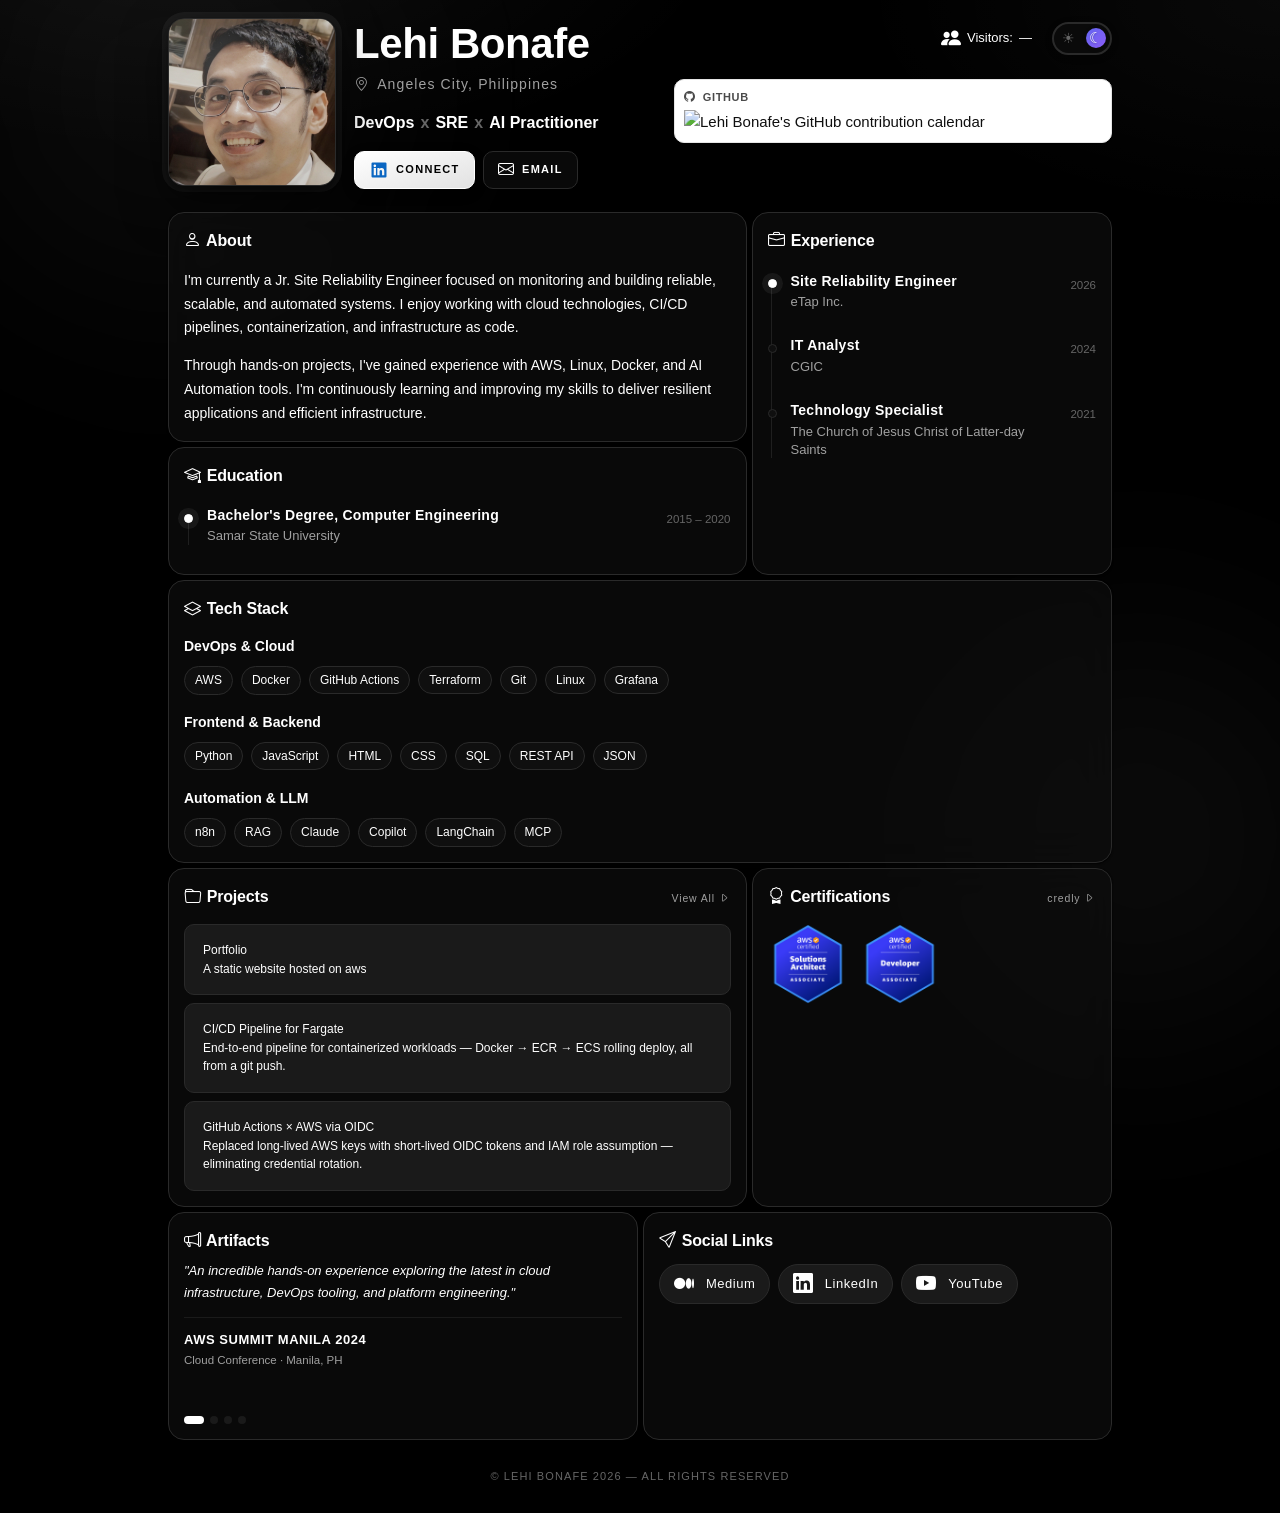
==== index.html @ deabb7f4 "add github contribution calendar" ====
<!doctype html>
<html lang="en" data-theme="dark">
    <head>
        <meta charset="UTF-8" />
        <meta name="viewport" content="width=device-width, initial-scale=1.0" />
        <meta
            name="description"
            content="Lehi Bonafe — Cloud & DevOps Engineer building resilient, scalable, automated systems on AWS."
        />
        <title>Lehi Bonafe</title>
        <script>
            try {
                var t = localStorage.getItem("theme");
                if (t) document.documentElement.setAttribute("data-theme", t);
            } catch (e) {}
        </script>

        <link rel="preconnect" href="https://fonts.googleapis.com">
<link rel="preconnect" href="https://fonts.gstatic.com" crossorigin>
<link href="https://fonts.googleapis.com/css2?family=Google+Sans+Flex:opsz,wght@6..144,1..1000&display=swap" rel="stylesheet">
        <link
            rel="stylesheet"
            href="https://cdn.jsdelivr.net/npm/bootstrap-icons@1.13.1/font/bootstrap-icons.min.css"
        />
        <link rel="stylesheet" href="style.css" />
    </head>
    <body>
        <!-- ===== NAV REMOVED — theme toggle moved to hero ===== -->

        <!-- ===== HERO ===== -->
        <section class="hero">
            <div class="container">
                <div class="hero-row">
                    <div class="avatar">
                        <img src="./images/avatar.jpg" alt="Lehi Bonafe" />
                    </div>

                    <div class="hero-info">
                        <div class="hero-info-top">
                            <div class="hero-info-text">
                                <h1 class="name">Lehi Bonafe</h1>
                                <div class="location">
                                    
                                    <i class="bi bi-geo-alt"></i>
                                    Angeles City,
                                    Philippines
                                </div>
                                <div class="role">
                                    DevOps<span class="sep">x</span>SRE<span class="sep">x</span>AI Practitioner
                                </div>
                            </div>

                        </div>

                        <div class="hero-ctas">
                            <a
                                href="https://www.linkedin.com/in/lehi-bonafe/"
                                target="_blank"
                                rel="noopener"
                                class="btn btn-primary"
                            >
                                <img
                                    src="./images/linkedin-svgrepo-com.svg"
                                    alt=""
                                />Connect
                            </a>
                            <a
                                href="mailto:lehivelardebonafe@gmail.com"
                                class="btn"
                            >
                                <i class="bi bi-envelope"></i> Email
                            </a>
                        </div>
                    </div>

                    <div class="hero-side">
                        <div class="hero-controls">
                            <div class="visitor-counter" aria-label="Visitor count">
                                <i class="bi bi-people-fill" aria-hidden="true"></i>
                                <span>Visitors:</span>
                                <span id="visitor-count">0</span>
                            </div>

                            <div
                                class="theme-toggle"
                                role="group"
                                aria-label="Theme"
                            >
                                <button
                                    type="button"
                                    data-theme-btn="light"
                                    title="Light theme"
                                >
                                    ☀
                                </button>
                                <button
                                    type="button"
                                    data-theme-btn="dark"
                                    class="active"
                                    title="Dark theme"
                                >
                                    ☾
                                </button>
                            </div>
                        </div>

                        <aside class="hero-github" aria-label="GitHub activity">
                            <a
                                class="contribution-calendar"
                                href="https://github.com/lehibonafe"
                                target="_blank"
                                rel="noopener"
                                aria-label="View Lehi Bonafe's GitHub contribution activity"
                            >
                                <span class="contribution-title">
                                    <i class="bi bi-github" aria-hidden="true"></i>
                                    GitHub
                                </span>
                                <img
                                    src="https://ghchart.rshah.org/39d353/lehibonafe"
                                    alt="Lehi Bonafe's GitHub contribution calendar"
                                    loading="eager"
                                />
                            </a>
                        </aside>
                    </div>
                </div>
            </div>
        </section>

        <!-- ===== GRID SECTIONS ===== -->
        <div class="container">
            <div class="page-grid">
                <section id="about" class="about-section reveal">
                    <div class="section-heading">
                        <h2><i class="bi bi-person"></i> About</h2>
                    </div>
                    <div class="about-text">
                        <p>
                            I'm currently a Jr. Site Reliability Engineer
                            focused on monitoring and building reliable,
                            scalable, and automated systems. I enjoy working
                            with cloud technologies, CI/CD pipelines,
                            containerization, and infrastructure as code.
                        </p>
                        <p>
                            Through hands-on projects, I've gained
                            experience with AWS, Linux, Docker, and
                            AI Automation tools. I'm continuously learning and
                            improving my skills to deliver resilient
                            applications and efficient infrastructure.
                        </p>
                    </div>
                </section>

                <section id="education" class="about-section reveal">
                    <div class="section-heading">
                        <h2><i class="bi bi-mortarboard"></i> Education</h2>
                    </div>
                    <ul class="timeline">
                        <li class="tl-row">
                            <div class="tl-marker"></div>
                            <div class="tl-content">
                                <div class="tl-text">
                                    <div class="tl-role">
                                        Bachelor's Degree, Computer Engineering
                                    </div>
                                    <div class="tl-org">
                                        Samar State University
                                    </div>
                                </div>
                                <div class="tl-year">2015 – 2020</div>
                            </div>
                        </li>
                    </ul>
                </section>

                <section id="experience" class="reveal">
                    <div class="section-heading">
                        <h2><i class="bi bi-briefcase"></i> Experience</h2>
                    </div>

                    <ul class="timeline">
                        <li class="tl-row">
                            <div class="tl-marker"></div>
                            <div class="tl-content">
                                <div class="tl-text">
                                    <div class="tl-role">
                                        Site Reliability Engineer
                                    </div>
                                    <div class="tl-org">eTap Inc.</div>
                                </div>
                                <div class="tl-year">2026</div>
                            </div>
                        </li>
                        <li class="tl-row">
                            <div class="tl-marker"></div>
                            <div class="tl-content">
                                <div class="tl-text">
                                    <div class="tl-role">IT Analyst</div>
                                    <div class="tl-org">CGIC</div>
                                </div>
                                <div class="tl-year">2024</div>
                            </div>
                        </li>
                         <li class="tl-row">
                            <div class="tl-marker"></div>
                            <div class="tl-content">
                                <div class="tl-text">
                                    <div class="tl-role">Technology Specialist</div>
                                    <div class="tl-org">The Church of Jesus Christ of Latter-day Saints</div>
                                </div>
                                <div class="tl-year">2021</div>
                            </div>
                        </li>
                        
                    </ul>
                </section>

                <section id="stack" class="stack-section reveal">
                    <div class="section-heading">
                        <h2><i class="bi bi-layers"></i> Tech Stack</h2>
                    </div>

                    <div class="stack-group">
                        <h3>DevOps & Cloud</h3>
                        <div class="stack-tags">
                            <span>AWS</span><span>Docker</span
                            ><span>GitHub Actions</span
                            ><span>Terraform</span><span>Git</span
                            ><span>Linux</span><span>Grafana</span>
                        </div>
                    </div>

                    <div class="stack-group">
                        <h3>Frontend & Backend</h3>
                        <div class="stack-tags">
                            <span>Python</span>
                            <span>JavaScript</span>
                            <span>HTML</span>
                            <span>CSS</span>
                            <span>SQL</span>
                            <span>REST API</span>
                            <span>JSON</span>
                        </div>
                    </div>

                    <div class="stack-group">
                        <h3>Automation & LLM</h3>
                        <div class="stack-tags">
                            <span>n8n</span>
                            <span>RAG</span>
                            <span>Claude</span>
                            <span>Copilot</span>
                            <span>LangChain</span>
                            <span>MCP</span>
                        </div>
                    </div>

                </section>

                <section id="projects" class="projects-section reveal">
                            <div class="section-heading">
                                <h2><i class="bi bi-folder"></i> Projects</h2>
                                <a
                                    href="https://github.com/lehibonafe"
                                    target="_blank"
                                    rel="noopener"
                                    class="view-all"
                                    >View All <i class="bi bi-caret-right"></i></a
                                >
                            </div>
                            <div class="projects-grid">
                                <a
                                    href="projects/s3-static-website.html"
                                    class="project-card"
                                >
                                    <h3 class="project-name">
                                        Portfolio
                                    </h3>
                                    <p class="project-desc">
                                        A static website hosted on aws
                                    </p>
                                </a>

                                <a
                                    href="projects/cicd-fargate.html"
                                    class="project-card"
                                >
                                    <h3 class="project-name">
                                        CI/CD Pipeline for Fargate
                                    </h3>
                                    <p class="project-desc">
                                        End-to-end pipeline for containerized
                                        workloads — Docker → ECR → ECS rolling
                                        deploy, all from a git push.
                                    </p>
                                </a>

                                <a
                                    href="projects/github-actions-oidc.html"
                                    class="project-card"
                                >
                                    <h3 class="project-name">
                                        GitHub Actions × AWS via OIDC
                                    </h3>
                                    <p class="project-desc">
                                        Replaced long-lived AWS keys with
                                        short-lived OIDC tokens and IAM role
                                        assumption — eliminating credential
                                        rotation.
                                    </p>
                                </a>
                            </div>
                        </section>

                        <section id="certs-logos" class="reveal">
                            <div class="section-heading">
                                <h2><i class="bi bi-award"></i> Certifications</h2>
                                <a
                                    href="https://www.credly.com/users/lehi-bonafe"
                                    target="_blank"
                                    rel="noopener"
                                    class="view-all"
                                    >credly <i class="bi bi-caret-right"></i></a
                                >
                            </div>

                            <div class="cert-logos">
                                <a
                                    href="https://www.credly.com/badges/afa42e10-0896-4556-8690-b2b6e2a087c6/public_url"
                                    target="_blank"
                                    rel="noopener"
                                    class="cert-logo"
                                    title="AWS Solutions Architect — Associate"
                                >
                                    <img
                                        src="./images/aws-solarc.png"
                                        alt="AWS Solutions Architect Associate"
                                    />
                                </a>

                                <a
                                    href="https://www.credly.com/badges/bb32d38b-605e-4065-bf42-3457ad77d2e8/public_url"
                                    target="_blank"
                                    rel="noopener"
                                    class="cert-logo"
                                    title="AWS Developer — Associate"
                                >
                                    <img
                                        src="./images/aws-developer.png"
                                        alt="AWS Developer Associate"
                                    />
                                </a>
                            </div>
                        </section>
                        <div class="artifacts-row">
                        <section id="events" class="reveal">
                            <div class="section-heading">
                                <h2><i class="bi bi-megaphone"></i>  Artifacts</h2>
                            </div>

                            <div class="events-slider">
                                <div class="events-slides">
                                    <div class="event-item active">
                                        <p class="event-quote">
                                            "An incredible hands-on experience
                                            exploring the latest in cloud
                                            infrastructure, DevOps tooling, and
                                            platform engineering."
                                        </p>
                                        <hr class="event-divider" />
                                        <div class="event-meta">
                                            <div class="event-name">
                                                AWS Summit Manila 2024
                                            </div>
                                            <div class="event-detail">
                                                Cloud Conference · Manila, PH
                                            </div>
                                        </div>
                                    </div>

                                    <div class="event-item">
                                        <p class="event-quote">
                                            "A deep dive into Kubernetes, GitOps,
                                            and container orchestration with
                                            practitioners from across Southeast
                                            Asia."
                                        </p>
                                        <hr class="event-divider" />
                                        <div class="event-meta">
                                            <div class="event-name">
                                                KubeCon SEA 2024
                                            </div>
                                            <div class="event-detail">
                                                Container Conference · Singapore
                                            </div>
                                        </div>
                                    </div>

                                    <div class="event-item">
                                        <p class="event-quote">
                                            "Workshops on Terraform, CI/CD
                                            pipelines, and infrastructure automation
                                            — practical sessions with real-world use
                                            cases."
                                        </p>
                                        <hr class="event-divider" />
                                        <div class="event-meta">
                                            <div class="event-name">
                                                HashiConf 2023
                                            </div>
                                            <div class="event-detail">
                                                Infrastructure Conference · Online
                                            </div>
                                        </div>
                                    </div>

                                    <div class="event-item">
                                        <p class="event-quote">
                                            "Engaging talks on observability, SRE
                                            practices, and building resilient
                                            systems at scale."
                                        </p>
                                        <hr class="event-divider" />
                                        <div class="event-meta">
                                            <div class="event-name">
                                                DevOps Days Manila 2023
                                            </div>
                                            <div class="event-detail">
                                                DevOps Meetup · Manila, PH
                                            </div>
                                        </div>
                                    </div>
                                </div>
                                <div
                                    class="events-dots"
                                    role="tablist"
                                    aria-label="Event slides"
                                ></div>
                            </div>
                        </section>

                        <!-- Social Links -->
                        <section id="published" class="reveal">
                            <div class="section-heading">
                                <h2><i class="bi bi-send"></i> Social Links</h2>
                            </div>

                            <div class="published-icons">
            
                                <a
                                    href="https://medium.com/@lehivelardebonafe"
                                    target="_blank"
                                    rel="noopener"
                                    class="published-icon"
                                    title="Medium"
                                >
                                    <i class="bi bi-medium" aria-hidden="true"></i>
                                    <span class="published-icon-label">Medium</span>
                                </a>
                                <a
                                    href="https://www.linkedin.com/in/lehi-bonafe/"
                                    target="_blank"
                                    rel="noopener"
                                    class="published-icon"
                                    title="LinkedIn"
                                >
                                    <i
                                        class="bi bi-linkedin"
                                        aria-hidden="true"
                                    ></i>
                                    <span class="published-icon-label">LinkedIn</span>
                                </a>
                                <a
                                    href="https://www.youtube.com/"
                                    target="_blank"
                                    rel="noopener"
                                    class="published-icon"
                                    title="YouTube"
                                >
                                    <i
                                        class="bi bi-youtube"
                                        aria-hidden="true"
                                    ></i>
                                    <span class="published-icon-label">YouTube</span>
                                </a>
                            </div>
                        </section>
                        </div>
            </div>
        </div>

        <!-- ===== FOOTER ===== -->
        <footer>
            <div class="container footer-inner">
                <div class="copy">© LEHI BONAFE 2026 — ALL RIGHTS RESERVED</div>
            </div>
        </footer>

        <script src="script.js"></script>
    </body>
</html>
---- style.css ----
/* ===== LIGHT THEME — inverted minimal ===== */
:root,
[data-theme="light"] {
    --bg: #ffffff;
    --bg-soft: #f5f5f5;
    --text: #0f0f0f;
    --text-soft: #4a4a4a;
    --text-muted: #8a8a8a;
    --border: #e5e5e5;
    --border-soft: #f0f0f0;
    --accent: #0f0f0f;
    --accent-soft: #f0f0f0;
    --card: rgba(250, 250, 250, 0.72);
    --card-hover: #f0f0f0;
    --avatar-grad: linear-gradient(135deg, #4a4a4a 0%, #0f0f0f 100%);
    --shadow:
        0 1px 2px rgba(15, 15, 15, 0.04), 0 1px 1px rgba(15, 15, 15, 0.03);
    --shadow-hover:
        0 20px 40px rgba(15, 15, 15, 0.1), 0 4px 10px rgba(15, 15, 15, 0.06);
    --glow: 0 0 0 6px rgba(15, 15, 15, 0.05);
    --bg-wash:
        radial-gradient(ellipse 70% 45% at 15% -8%, rgba(15, 15, 15, 0.05), transparent 60%),
        radial-gradient(ellipse 55% 40% at 100% 0%, rgba(15, 15, 15, 0.035), transparent 60%);
    --radius-lg: 16px;
    --radius-md: 10px;
    --radius-pill: 999px;
}

/* ===== DARK THEME — pure black palette ===== */
[data-theme="dark"] {
    --bg: #000000;
    --bg-soft: #0f0f0f;
    --text: #ffffff;
    --text-soft: #a0a0a0;
    --text-muted: #666666;
    --border: #1a1a1a;
    --border-soft: #0f0f0f;
    --accent: #ffffff;
    --accent-soft: #1a1a1a;
    --card: rgba(15, 15, 15, 0.6);
    --card-hover: #1a1a1a;
    --avatar-grad: linear-gradient(135deg, #2a2a2a 0%, #0f0f0f 100%);
    --shadow: 0 1px 2px rgba(0, 0, 0, 0.6), 0 1px 1px rgba(0, 0, 0, 0.4);
    --shadow-hover:
        0 20px 45px rgba(0, 0, 0, 0.55), 0 4px 12px rgba(0, 0, 0, 0.4);
    --glow: 0 0 0 6px rgba(255, 255, 255, 0.06);
    --bg-wash:
        radial-gradient(ellipse 70% 45% at 15% -8%, rgba(255, 255, 255, 0.05), transparent 60%),
        radial-gradient(ellipse 55% 40% at 100% 0%, rgba(255, 255, 255, 0.035), transparent 60%);
}

* {
    box-sizing: border-box;
    margin: 0;
    padding: 0;
}
html {
    scroll-behavior: smooth;
}
body {
    background: var(--bg-wash), var(--bg);
    background-attachment: fixed;
    color: var(--text);
    font-family: "Google Sans Flex", sans-serif;
    font-weight: 400;
    font-size: 15px;
    line-height: 1.55;
    -webkit-font-smoothing: antialiased;
    overflow-x: hidden;
    transition:
        background-color 0.25s ease,
        color 0.25s ease;
}
a {
    color: var(--text);
    text-decoration: none;
    transition: color 0.15s;
}
a:hover {
    color: var(--accent);
}
img {
    display: block;
    max-width: 100%;
}
button {
    font: inherit;
    cursor: pointer;
    border: none;
    background: none;
}

/* Slow-drifting ambient glow — adds life behind the glass cards */
body::before,
body::after {
    content: "";
    position: fixed;
    width: 55vw;
    height: 55vw;
    max-width: 640px;
    max-height: 640px;
    border-radius: 50%;
    background: radial-gradient(circle, rgba(15, 15, 15, 0.05), transparent 70%);
    filter: blur(70px);
    pointer-events: none;
    z-index: 0;
    will-change: transform;
}
body::before {
    top: -18vw;
    left: -12vw;
    animation: driftOne 26s ease-in-out infinite alternate;
}
body::after {
    bottom: -20vw;
    right: -14vw;
    animation: driftTwo 32s ease-in-out infinite alternate;
}
[data-theme="dark"] body::before,
[data-theme="dark"] body::after {
    background: radial-gradient(circle, rgba(255, 255, 255, 0.05), transparent 70%);
}
@keyframes driftOne {
    0% {
        transform: translate(0, 0) scale(1);
    }
    100% {
        transform: translate(6vw, 5vw) scale(1.15);
    }
}
@keyframes driftTwo {
    0% {
        transform: translate(0, 0) scale(1);
    }
    100% {
        transform: translate(-5vw, -4vw) scale(1.1);
    }
}
@media (prefers-reduced-motion: reduce) {
    body::before,
    body::after {
        animation: none;
    }
}

.container {
    max-width: 1000px;
    margin: 0 auto;
    padding: 0 28px;
    position: relative;
    z-index: 2;
}

/* ===== NAV (theme toggle only) ===== */
.nav {
    padding: 20px 0 0;
}
.nav-inner {
    display: flex;
    align-items: center;
    justify-content: flex-end;
}
.theme-toggle {
    display: inline-flex;
    align-items: center;
    background: var(--card);
    backdrop-filter: blur(20px);
    -webkit-backdrop-filter: blur(20px);
    border: 2px solid var(--border);
    border-radius: var(--radius-pill);
    padding: 2px;
    gap: 2px;
    position: relative;
    overflow: hidden;
    box-shadow: 0 2px 8px rgba(0, 0, 0, 0.1);
    transition: all 0.3s cubic-bezier(0.4, 0, 0.2, 1);
}

.theme-toggle::before {
    content: '';
    position: absolute;
    top: 4px;
    left: 4px;
    width: 20px;
    height: 20px;
    background: linear-gradient(135deg, var(--accent), var(--accent));
    border-radius: 50%;
    transition: all 0.3s cubic-bezier(0.4, 0, 0.2, 1);
    box-shadow: 0 1px 4px rgba(0, 0, 0, 0.2);
    z-index: 1;
}

[data-theme="light"] .theme-toggle::before {
    transform: translateX(0);
    background: linear-gradient(135deg, #fbbf24, #f59e0b);
}

[data-theme="dark"] .theme-toggle::before {
    transform: translateX(28px);
    background: linear-gradient(135deg, #6366f1, #8b5cf6);
}

.theme-toggle button {
    width: 25px;
    height: 25px;
    background: transparent;
    border: none;
    border-radius: 50%;
    cursor: pointer;
    color: var(--text-muted);
    display: flex;
    align-items: center;
    justify-content: center;
    font-size: 14px;
    transition: all 0.3s cubic-bezier(0.4, 0, 0.2, 1);
    position: relative;
    z-index: 2;
}

.theme-toggle button.active {
    color: white;
    text-shadow: 0 1px 2px rgba(0, 0, 0, 0.3);
    transform: scale(1.05);
}

.theme-toggle button:hover:not(.active) {
    color: var(--accent);
    transform: scale(1.02);
}

.theme-toggle button:active {
    transform: scale(0.98);
}

/* Enhanced icons with rotation animation */
.theme-toggle button[data-theme-btn="light"] {
    transition: all 0.3s ease, transform 0.3s ease;
}

.theme-toggle button[data-theme-btn="dark"] {
    transition: all 0.3s ease, transform 0.3s ease;
}

[data-theme="light"] .theme-toggle button[data-theme-btn="light"] {
    animation: sunRotate 15s linear infinite;
}

[data-theme="dark"] .theme-toggle button[data-theme-btn="dark"] {
    animation: moonGlow 2s ease-in-out infinite alternate;
}

@keyframes sunRotate {
    0% { transform: rotate(0deg) scale(1.05); }
    100% { transform: rotate(360deg) scale(1.05); }
}

@keyframes moonGlow {
    0% { 
        transform: scale(1.05);
        text-shadow: 0 1px 2px rgba(0, 0, 0, 0.3);
    }
    100% { 
        transform: scale(1.05);
        text-shadow: 0 1px 2px rgba(0, 0, 0, 0.3), 0 0 6px rgba(255, 255, 255, 0.2);
    }
}

/* ===== HERO ===== */
.hero {
    padding: 18px 0 19px;
}
.hero-row {
    display: grid;
    grid-template-columns: 168px minmax(250px, 1fr) minmax(330px, 1.45fr);
    gap: 18px;
    align-items: flex-start;
}
.avatar {
    width: 168px;
    aspect-ratio: 1;
    background: var(--avatar-grad);
    display: flex;
    align-items: center;
    justify-content: center;
    color: white;
    font-family: "Google Sans Flex", sans-serif;
    font-weight: 700;
    font-size: 54px;
    letter-spacing: 0.04em;
    border: 1px solid var(--border);
    border-radius: var(--radius-lg);
    overflow: hidden;
    position: relative;
    box-shadow: var(--shadow-hover), var(--glow);
    transition:
        border-color 0.25s,
        background 0.25s,
        box-shadow 0.4s ease,
        transform 0.4s cubic-bezier(0.4, 0, 0.2, 1);
}
.avatar:hover {
    transform: translateY(-2px) scale(1.02);
}
[data-theme="dark"] .avatar {
    border-color: #2a2a2a;
}
.avatar::after {
    content: "";
    position: absolute;
    inset: 0;
    background: radial-gradient(
        circle at 30% 30%,
        rgba(255, 255, 255, 0.25),
        transparent 65%
    );
}
.hero-info {
    padding: 4px 0px;
    min-width: 0;
    display: flex;
    flex-direction: column;
    justify-content: flex-start;
}
.hero-info-top {
    display: flex;
    align-items: flex-start;
    justify-content: space-between;
    gap: 16px;
    margin-bottom: 14px;
}
.hero-side {
    min-width: 0;
}
.hero-github {
    min-width: 0;
}
.hero-controls {
    min-height: 36px;
    display: flex;
    align-items: center;
    justify-content: flex-end;
    gap: 12px;
    margin-bottom: 20px;
}
.contribution-calendar {
    display: block;
    min-width: 0;
    padding: 9px;
    overflow-x: auto;
    overflow-y: hidden;
    color: #0f0f0f;
    background: #ffffff;
    border: 1px solid #e5e5e5;
    border-radius: var(--radius-md);
    box-shadow: 0 1px 2px rgba(15, 15, 15, 0.06);
    transition: transform 0.3s ease, border-color 0.3s ease, box-shadow 0.3s ease;
}

.contribution-title {
    display: flex;
    align-items: center;
    gap: 7px;
    margin-bottom: 4px;
    color: #4a4a4a;
    font-size: 11px;
    font-weight: 700;
    letter-spacing: 0.06em;
    text-transform: uppercase;
}
.contribution-calendar img {
    width: 100%;
    height: auto;
}
.hero-info-text {
    flex: 1;
    min-width: 0;
}
.hero-info-left {
    flex: 1;
    min-width: 0;
}
h1.name {
    font-family: "Google Sans Flex", sans-serif;
    font-size: 42px;
    font-weight: 800;
    letter-spacing: -0.01em;
    line-height: 1.05;
    margin-bottom: 8px;
    color: var(--text);
}
h1.name em {
    font-style: normal;
    font-weight: 300;
    color: var(--text-soft);
    letter-spacing: 0.04em;
}
.location {
    color: var(--text-soft);
    font-size: 14px;
    margin-bottom: 4px;
    display: flex;
    align-items: center;
    gap: 8px;
    font-family: "Google Sans Flex", sans-serif;
    letter-spacing: 0.08em;
}
.role {
    font-size: 16px;
    margin-top: 15px;
    font-weight: 600;
}
.role .sep {
    color: var(--text-muted);
    margin: 0 6px;
}

.hero-ctas {
    display: flex;
    flex-wrap: wrap;
    gap: 8px;
    margin-top: 1px;
}
.hero-ctas img {
    width: 20px;
}
.hero-ctas .bi {
    font-size: 16px;
}
.visitor-counter {
    display: flex;
    align-items: center;
    gap: 6px;
    font-size: 13px;
    color: var(--text);
    padding: 5px 8px;
    border-radius: 8px;
    transition: all 0.3s ease;
    cursor: pointer;
}



.visitor-counter i {
    font-size: 20px;
    color: var(--accent);
    transition: transform 0.3s ease;
}

@keyframes pulse {
    0%, 100% { transform: scale(1.1); }
    50% { transform: scale(1.2); }
}
.btn-primary img {
    filter: brightness(0) invert(1);
}
.btn {
    display: inline-flex;
    align-items: center;
    gap: 7px;
    padding: 6px 14px;
    font-size: 11px;
    font-weight: 700;
    text-transform: uppercase;
    letter-spacing: 0.12em;
    transition: all 0.3s cubic-bezier(0.4, 0, 0.2, 1);
    border: 1px solid var(--border);
    border-radius: 10px;
    background: var(--card);
    backdrop-filter: blur(20px);
    -webkit-backdrop-filter: blur(20px);
    color: var(--text);
    position: relative;
    overflow: hidden;
}

.btn::before {
    content: '';
    position: absolute;
    top: 0;
    left: -100%;
    width: 100%;
    height: 100%;
    background: linear-gradient(90deg, transparent, rgba(255, 255, 255, 0.2), transparent);
    transition: left 0.5s ease;
}

.btn:hover::before {
    left: 100%;
}

.btn:hover {
    transform: translateY(-3px) scale(1.02);
    border-color: var(--accent);
    color: var(--accent);
    box-shadow: 0 10px 25px rgba(0, 0, 0, 0.15);
}

.btn:hover .ico {
    transform: scale(1.2) rotate(5deg);
    transition: transform 0.3s ease;
}

.btn:active {
    transform: translateY(-1px) scale(0.98);
    transition: transform 0.1s ease;
}
[data-theme="dark"] .btn {
    border-color: #2a2a2a;
}
.btn .ico {
    font-size: 13px;
    opacity: 0.75;
}
.btn-primary {
    background: linear-gradient(160deg, var(--text) 0%, var(--text-soft) 160%);
    color: var(--bg);
    border-color: var(--text);
    box-shadow: 0 4px 15px rgba(0, 0, 0, 0.1);
}

.btn-primary::before {
    background: linear-gradient(90deg, transparent, rgba(255, 255, 255, 0.3), transparent);
}

.btn-primary:hover {
    color: var(--bg);
    transform: translateY(-4px) scale(1.05);
    box-shadow: 0 15px 35px rgba(0, 0, 0, 0.2);
    border-color: var(--text);
}

.btn-primary:active {
    transform: translateY(-2px) scale(1.02);
}
.btn-primary .ico {
    opacity: 1;
}

/* ===== PAGE GRID ===== */
.page-grid {
    display: grid;
    grid-template-columns: 2fr 1.5fr 2.2fr;
    grid-template-rows: repeat(5, auto);
    gap: 5px 5px;
    grid-auto-flow: row;
    align-items: start;
    grid-template-areas:
        "about about experience"
        "education education experience"
        "tech-stack tech-stack tech-stack"
        "projects projects certs"
        "footer-row footer-row footer-row";
}

.artifacts-row {
    grid-area: footer-row;
    display: grid;
    grid-template-columns: 1fr 1fr;
    gap: 5px;
}

#about { grid-area: about; }
#education { grid-area: education; }
#experience { grid-area: experience; align-self: stretch; }
#stack { grid-area: tech-stack; }
#projects { grid-area: projects; align-self: stretch; }
#certs-logos { grid-area: certs; align-self: stretch; }
#events { align-self: stretch; }
#published { align-self: stretch; }

/* Section heading */
.section-heading {
    display: flex;
    align-items: baseline;
    justify-content: space-between;
    margin-bottom: 14px;
    padding-bottom: 0;
}
.section-heading h2 {
    font-size: 16px;
    font-weight: 800;
    letter-spacing: -0.01em;
    color: var(--text);
}
.section-heading h2 .bi {
    margin-right: 1.5px;
    font-size: 17px;
}
.view-all {
    display: inline-block;
    font-size: 10.5px;
    font-weight: 500;
    color: var(--text-soft);
    font-family: "Google Sans Flex", sans-serif;
    transition: all 0.3s cubic-bezier(0.4, 0, 0.2, 1);
    letter-spacing: 0.08em;
}
.view-all:hover {
    color: var(--accent);
}
[data-theme="light"] .view-all:hover {
    transform: translateY(-3px) scale(1.02);
    text-shadow: 0 10px 25px rgba(0, 0, 0, 0.15);
}

/* About */
.about-section {
    background: var(--card);
    backdrop-filter: blur(20px);
    -webkit-backdrop-filter: blur(20px);
    padding: 15px;
    border: 1px solid var(--border);
    border-radius: var(--radius-lg);
    box-shadow: var(--shadow);
    transition:
        transform 0.3s cubic-bezier(0.4, 0, 0.2, 1),
        box-shadow 0.3s cubic-bezier(0.4, 0, 0.2, 1),
        border-color 0.3s ease;
}
.about-section:hover {
    transform: translateY(-3px);
    box-shadow: var(--shadow-hover);
}
.about-text p {
    font-size: 14px;
    line-height: 1.7;
    margin-bottom: 14px;
    font-weight: 300;
}
.about-text p:last-child {
    margin-bottom: 0;
}
.about-text strong {
    color: var(--text);
    font-weight: 600;
}
.about-text em {
    font-style: normal;
    color: var(--text);
    font-weight: 600;
    border-bottom: 1px solid var(--accent);
    padding-bottom: 1px;
}

/* Stack */
.stack-section {
    background: var(--card);
    backdrop-filter: blur(20px);
    -webkit-backdrop-filter: blur(20px);
    padding: 15px;
    border: 1px solid var(--border);
    border-radius: var(--radius-lg);
    box-shadow: var(--shadow);
    transition:
        transform 0.3s cubic-bezier(0.4, 0, 0.2, 1),
        box-shadow 0.3s cubic-bezier(0.4, 0, 0.2, 1),
        border-color 0.3s ease;
}
.stack-section:hover {
    transform: translateY(-3px);
    box-shadow: var(--shadow-hover);
}
.stack-group {
    margin-bottom: 18px;
}
.stack-group:last-child {
    margin-bottom: 0;
}
.stack-group h3 {
    font-size: 14px;
    margin-bottom: 8px;
    font-weight: 600;
}
.stack-tags {
    display: flex;
    flex-wrap: wrap;
    gap: 8px;
}
.stack-tags span {
    font-size: 12px;
    color: var(--text);
    padding: 4px 10px;
    background: var(--bg-soft);
    border: 1px solid var(--border);
    transition: all 0.2s cubic-bezier(0.4, 0, 0.2, 1);
    font-weight: 500;
    border-radius: var(--radius-pill);
}
.stack-tags span:hover {
    border-color: var(--accent);
    color: var(--accent);
    background: var(--accent-soft);
    transform: translateY(-2px);
    box-shadow: var(--shadow);
}

/* ===== RIGHT COLUMN ===== */

/* Experience */
#experience {
    background: var(--card);
    backdrop-filter: blur(20px);
    -webkit-backdrop-filter: blur(20px);
    padding: 15px;
    border: 1px solid var(--border);
    border-radius: var(--radius-lg);
    box-shadow: var(--shadow);
    transition:
        transform 0.3s cubic-bezier(0.4, 0, 0.2, 1),
        box-shadow 0.3s cubic-bezier(0.4, 0, 0.2, 1),
        border-color 0.3s ease;
}
#experience:hover {
    transform: translateY(-3px);
    box-shadow: var(--shadow-hover);
}

.timeline {
    list-style: none;
    padding: 0;
    margin: 0;
    position: relative;
}
.timeline::before {
    content: "";
    position: absolute;
    left: 3.5px;
    top: 14px;
    bottom: 14px;
    width: 1px;
    background: var(--border);
}
.tl-row {
    display: flex;
    align-items: flex-start;
    gap: 14px;
    padding: 13px 0;
    position: relative;
}
.tl-row:first-child {
    padding-top: 4px;
}
.tl-row:last-child {
    border-bottom: none;
}
.tl-marker {
    width: 9px;
    height: 9px;
    border-radius: 50%;
    flex-shrink: 0;
    margin-top: 7px;
    background: var(--bg);
    border: 1.5px solid var(--border);
    position: relative;
    z-index: 1;
    transition: all 0.25s cubic-bezier(0.4, 0, 0.2, 1);
}
.tl-row:first-child .tl-marker {
    background: var(--accent);
    border-color: var(--accent);
    box-shadow: var(--glow);
}
.tl-row:hover .tl-marker {
    border-color: var(--accent);
    transform: scale(1.3);
}
.tl-content {
    flex: 1;
    min-width: 0;
    display: flex;
    align-items: flex-start;
    justify-content: space-between;
    gap: 12px;
}
.tl-text {
    flex: 1;
    min-width: 0;
}
.tl-role {
    font-size: 14px;
    font-weight: 600;
    color: var(--text);
    line-height: 1.25;
    margin-bottom: 3px;
    letter-spacing: 0.02em;
}
.tl-org {
    font-size: 13px;
    color: var(--text-soft);
    line-height: 1.4;
}
.tl-year {
    font-size: 11.5px;
    color: var(--text-muted);
    flex-shrink: 0;
    padding-top: 4px;
    font-family: "Google Sans Flex", sans-serif;
    font-weight: 500;
}

/* Certifications as logo badges */
#certs-logos {
    background: var(--card);
    backdrop-filter: blur(20px);
    -webkit-backdrop-filter: blur(20px);
    padding: 15px;
    border: 1px solid var(--border);
    border-radius: var(--radius-lg);
    box-shadow: var(--shadow);
    transition:
        transform 0.3s cubic-bezier(0.4, 0, 0.2, 1),
        box-shadow 0.3s cubic-bezier(0.4, 0, 0.2, 1);
}
#certs-logos:hover {
    transform: translateY(-3px);
    box-shadow: var(--shadow-hover);
}
.cert-logos {
    display: flex;
    flex-wrap: wrap;
    gap: 12px;
    align-items: center;
}
.cert-logo {
    display: block;
    transition: transform 0.25s cubic-bezier(0.4, 0, 0.2, 1);
}
.cert-logo:hover {
    transform: translateY(-3px) scale(1.04);
}
.cert-logo img {
    width: 80px;
    height: auto;
}

.full-section .section-heading {
    margin-bottom: 10px;
}

/* Projects */
.projects-section {
    background: var(--card);
    backdrop-filter: blur(20px);
    -webkit-backdrop-filter: blur(20px);
    padding: 15px;
    border: 1px solid var(--border);
    border-radius: var(--radius-lg);
    box-shadow: var(--shadow);
    transition:
        transform 0.3s cubic-bezier(0.4, 0, 0.2, 1),
        box-shadow 0.3s cubic-bezier(0.4, 0, 0.2, 1);
}
.projects-section:hover {
    transform: translateY(-3px);
    box-shadow: var(--shadow-hover);
}
.projects-grid {
    display: flex;
    flex-direction: column;
    gap: 8px;
}
.project-card {
    display: block;
    padding: 16px 18px;
    background: var(--bg);
    border: 1px solid transparent;
    border-radius: var(--radius-md);
    transition:
        transform 0.25s cubic-bezier(0.4, 0, 0.2, 1),
        border-color 0.25s ease,
        box-shadow 0.25s ease,
        color 0.2s ease;
}
.project-card:hover,
.project-card:focus-visible {
    color: var(--accent);
    border-color: var(--accent);
    transform: translateY(-3px);
    box-shadow: var(--shadow);
    outline: none;
}
.project-index {
    display: block;
    font-family: "Google Sans Flex", sans-serif;
    font-size: 11px;
    font-weight: 500;
    letter-spacing: 0.12em;
    color: var(--text-muted);
    margin-bottom: 12px;
}
.project-name {
    font-size: 12px;
    font-weight: 500;
    color: var(--text);
    transition: color 0.2s ease;
}
.project-card:hover .project-name,
.project-card:focus-visible .project-name {
    color: var(--accent);
}
.project-desc {
    font-size: 12px;
    font-weight: 300;
}
.project-tags {
    display: flex;
    flex-wrap: wrap;
    gap: 6px;
    margin-top: auto;
    padding-top: 4px;
}
.project-tags span {
    font-size: 10px;
    font-weight: 500;
    color: var(--text-soft);
    font-family: "Google Sans Flex", sans-serif;
    text-transform: uppercase;
    letter-spacing: 0.08em;
    padding: 4px 9px;
    background: var(--bg);
    border: 1px solid var(--border);
    border-radius: var(--radius-pill);
}

/* ===== EVENTS SLIDER ===== */
#events {
    background: var(--card);
    backdrop-filter: blur(20px);
    -webkit-backdrop-filter: blur(20px);
    padding: 15px;
    border: 1px solid var(--border);
    border-radius: var(--radius-lg);
    box-shadow: var(--shadow);
    transition:
        transform 0.3s cubic-bezier(0.4, 0, 0.2, 1),
        box-shadow 0.3s cubic-bezier(0.4, 0, 0.2, 1);
}
#events:hover {
    transform: translateY(-3px);
    box-shadow: var(--shadow-hover);
}
#events .section-heading {
    margin-bottom: 6px;
}
.events-slider {
    position: relative;
}
.events-slides {
    position: relative;
    min-height: 140px;
}
.event-item {
    display: none;
}
.event-item.active {
    display: block;
}
@keyframes fadeSlide {
    from {
        opacity: 0;
        transform: translateX(10px);
    }
    to {
        opacity: 1;
        transform: translateX(0);
    }
}
.event-quote {
    font-size: 13px;
    line-height: 1.65;
    color: var(--text);
    margin-bottom: 14px;
    font-style: italic;
}
.event-divider {
    border: none;
    border-top: 1px solid var(--border);
    margin-bottom: 12px;
}
.event-name {
    font-size: 13px;
    font-weight: 700;
    color: var(--text);
    text-transform: uppercase;
    letter-spacing: 0.04em;
    margin-bottom: 2px;
}
.event-detail {
    font-size: 11.5px;
    color: var(--text-soft);
    font-family: "Google Sans Flex", sans-serif;
}
.events-dots {
    display: flex;
    gap: 6px;
    margin-top: 16px;
}
.events-dots button {
    width: 8px;
    height: 8px;
    border-radius: 50%;
    background: var(--border);
    border: none;
    cursor: pointer;
    padding: 0;
    transition: all 0.25s cubic-bezier(0.4, 0, 0.2, 1);
}
.events-dots button:hover {
    background: var(--text-soft);
    transform: scale(1.2);
}
.events-dots button.active {
    background: var(--text);
    width: 20px;
    border-radius: var(--radius-pill);
}

#artifacts,
#published {
    background: var(--card);
    backdrop-filter: blur(20px);
    -webkit-backdrop-filter: blur(20px);
    padding: 15px;
    border: 1px solid var(--border);
    border-radius: var(--radius-lg);
    box-shadow: var(--shadow);
    transition:
        transform 0.3s cubic-bezier(0.4, 0, 0.2, 1),
        box-shadow 0.3s cubic-bezier(0.4, 0, 0.2, 1);
}
#artifacts:hover,
#published:hover {
    transform: translateY(-3px);
    box-shadow: var(--shadow-hover);
}
#artifacts .section-heading,
#published .section-heading {
    margin-bottom: 10px;
}
.published-icons {
    display: flex;
    flex-wrap: wrap;
    gap: 8px;
}
.published-icon {
    display: inline-flex;
    align-items: center;
    justify-content: flex-start;
    gap: 12px;
    width: fit-content;
    height: 40px;
    padding: 0 14px;
    border: 1px solid var(--border);
    background: var(--bg);
    color: var(--text);
    font-size: 20px;
    border-radius: var(--radius-pill);
    position: relative;
    overflow: hidden;
    transition: all 0.4s cubic-bezier(0.4, 0, 0.2, 1);
}
.published-icon-label {
    font-size: 13px;
    font-weight: 500;
    letter-spacing: 0.04em;
}

.published-icon::before {
    content: '';
    position: absolute;
    top: 50%;
    left: 50%;
    width: 0;
    height: 0;
    background: radial-gradient(circle, var(--accent) 0%, transparent 70%);
    transition: all 0.4s cubic-bezier(0.4, 0, 0.2, 1);
    transform: translate(-50%, -50%);
    border-radius: 50%;
    opacity: 0;
    z-index: 0;
}

.published-icon i {
    position: relative;
    z-index: 1;
    transition: all 0.3s ease;
}

.published-icon:hover {
    transform: translateY(-3px) scale(1.02);
    border-color: var(--accent);
    color: var(--accent);
    box-shadow: 0 10px 25px rgba(0, 0, 0, 0.15);
}

[data-theme="dark"] .published-icon {
    border-color: #2a2a2a;
    background: var(--card-hover);
}
[data-theme="dark"] .published-icon:hover {
    transform: translateY(-3px) scale(1.02);
    border-color: var(--accent-soft);
    color: var(--accent);
    box-shadow: 0 10px 25px rgba(0, 0, 0, 0.15);
}

/* ===== FOOTER ===== */
footer {
    padding: 28px 0;
}
.footer-inner {
    display: flex;
    justify-content: center;
    align-items: center;
}
.footer-social a:hover {
    color: var(--accent);
}
.copy {
    font-size: 11px;
    color: var(--text-muted);
    font-family: "Google Sans Flex", sans-serif;
    text-transform: uppercase;
    letter-spacing: 0.1em;
}
.copy em {
    font-style: normal;
    color: var(--text-soft);
    font-weight: 500;
}

/* Reveal */
.reveal {
    opacity: 0;
    transform: translateY(10px);
    transition:
        opacity 0.5s,
        transform 0.5s;
}
.reveal.in {
    opacity: 1;
    transform: translateY(0);
}

/* Dark mode: lift borders slightly so cards stay visible against pure black */
[data-theme="dark"] .cert-logo,
[data-theme="dark"] .stack-tags span,
[data-theme="dark"] .theme-toggle,
[data-theme="dark"] .about-section,
[data-theme="dark"] .stack-section,
[data-theme="dark"] .projects-section,
[data-theme="dark"] .project-card,
[data-theme="dark"] #experience,
[data-theme="dark"] #certs-logos,
[data-theme="dark"] #artifacts,
[data-theme="dark"] #published,
[data-theme="dark"] #events,
[data-theme="dark"] .project-tags span {
    border-color: #2a2a2a;
}
[data-theme="dark"] .project-card {
    background: var(--card-hover);
}
[data-theme="dark"] .project-tags {
    border-top-color: #1a1a1a;
}
[data-theme="dark"] .btn-primary {
    background: linear-gradient(160deg, var(--text) 0%, #d0d0d0 160%);
    color: var(--bg);
    border-color: var(--text);
}
[data-theme="dark"] .btn-primary img {
    filter: none;
}
[data-theme="dark"] .btn-primary:hover {
    opacity: 0.92;
}
[data-theme="dark"] .section-heading,
[data-theme="dark"] .full-section,
[data-theme="dark"] footer,
[data-theme="dark"] .tl-row {
    border-color: #1f1f1f;
}
[data-theme="dark"] .timeline::before {
    background: #1f1f1f;
}
[data-theme="dark"] .tl-marker {
    border-color: #2a2a2a;
    background: #0f0f0f;
}

/* ===== PROJECT DOCUMENTATION ===== */
.doc-header {
    padding: 24px 0 20px;
    border-bottom: 1px solid var(--border);
}
.doc-header-inner {
    display: flex;
    align-items: center;
    justify-content: space-between;
    gap: 16px;
}
.doc-back {
    font-family: "Google Sans Flex", sans-serif;
    font-size: 11px;
    font-weight: 500;
    text-transform: uppercase;
    letter-spacing: 0.1em;
    color: var(--text-soft);
    transition: color 0.15s;
}
.doc-back:hover {
    color: var(--accent);
}
.doc-main {
    padding: 36px 28px 48px;
    max-width: 720px;
}
.doc-main .project-index {
    margin-bottom: 10px;
}
.doc-title {
    font-family: "Google Sans Flex", sans-serif;
    font-size: 28px;
    font-weight: 700;
    letter-spacing: 0.04em;
    line-height: 1.15;
    text-transform: uppercase;
    margin-bottom: 16px;
    color: var(--text);
}
.doc-lead {
    font-size: 15px;
    line-height: 1.7;
    color: var(--text-soft);
    margin-bottom: 28px;
}
.doc-main .project-tags {
    margin-bottom: 32px;
    padding-top: 0;
    border-top: none;
}
.website-link {
    font-family: "Google Sans Flex", sans-serif;
    font-size: 15px;
    font-weight: 700;
    letter-spacing: 0.14em;
    color: var(--text);
    margin: 28px 0 12px;
    text-transform: lowercase !important;
}
.doc-content h2 {
    font-family: "Google Sans Flex", sans-serif;
    font-size: 13px;
    font-weight: 700;
    letter-spacing: 0.14em;
    text-transform: uppercase;
    color: var(--text);
    margin: 28px 0 12px;
}

.doc-content h2:first-child {
    margin-top: 0;
}
.doc-content p,
.doc-content li {
    font-size: 14px;
    line-height: 1.7;
    color: var(--text-soft);
}
.doc-content p {
    margin-bottom: 14px;
}
.doc-content ul {
    list-style: none;
    padding: 0;
    margin: 0 0 14px;
}
.doc-content li {
    position: relative;
    padding-left: 16px;
    margin-bottom: 8px;
}
.doc-content li::before {
    content: "—";
    position: absolute;
    left: 0;
    color: var(--text-muted);
}
.doc-content code {
    font-family: "Google Sans Flex", sans-serif;
    font-size: 12px;
    padding: 2px 6px;
    background: var(--bg-soft);
    border: 1px solid var(--border);
    border-radius: 8px;
    color: var(--text);
}
.doc-content pre {
    font-family: "Google Sans Flex", sans-serif;
    font-size: 12px;
    line-height: 1.55;
    padding: 16px;
    margin: 12px 0 18px;
    overflow-x: auto;
    background: var(--card);
    border: 1px solid var(--border);
    border-radius: 8px;
    color: var(--text-soft);
}
.doc-footer-links {
    display: flex;
    flex-wrap: wrap;
    gap: 8px;
    margin-top: 36px;
    padding-top: 24px;
    border-top: 1px solid var(--border);
}
[data-theme="dark"] .doc-content code,
[data-theme="dark"] .doc-content pre {
    border-color: #2a2a2a;
    background: #0f0f0f;
}

/* ===== RESPONSIVE ===== */
@media (max-width: 800px) {
    .hero-row {
        grid-template-columns: 168px 1fr;
    }
    .hero-side {
        grid-column: 1 / -1;
    }
    .page-grid {
        grid-template-columns: 1fr;
        grid-template-rows: none;
        grid-template-areas:
            "about"
            "education"
            "experience"
            "tech-stack"
            "projects"
            "certs"
            "footer-row";
        gap: 36px;
    }
    .artifacts-row {
        grid-template-columns: 1fr;
        gap: 36px;
    }
}
@media (max-width: 640px) {
    .hero-row {
        grid-template-columns: 1fr;
        gap: 18px;
        align-items: flex-start;
    }
    .hero-info-top {
        flex-wrap: wrap;
    }
    .hero-side {
        grid-column: auto;
    }
    .hero-controls {
        justify-content: space-between;
    }
    .contribution-calendar img {
        min-width: 560px;
        object-fit: contain;
        object-position: left center;
    }
    .avatar {
        width: 100%;
        max-width: 200px;
        height: auto;
        aspect-ratio: 1;
        min-height: 0;
        font-size: 50px;
    }
    h1.name {
        font-size: 32px;
    }
    .container {
        padding: 0 20px;
    }
    .footer-inner {
        flex-direction: column;
        align-items: flex-start;
    }
    .doc-main {
        padding: 28px 20px 40px;
    }
    .doc-title {
        font-size: 22px;
    }
}
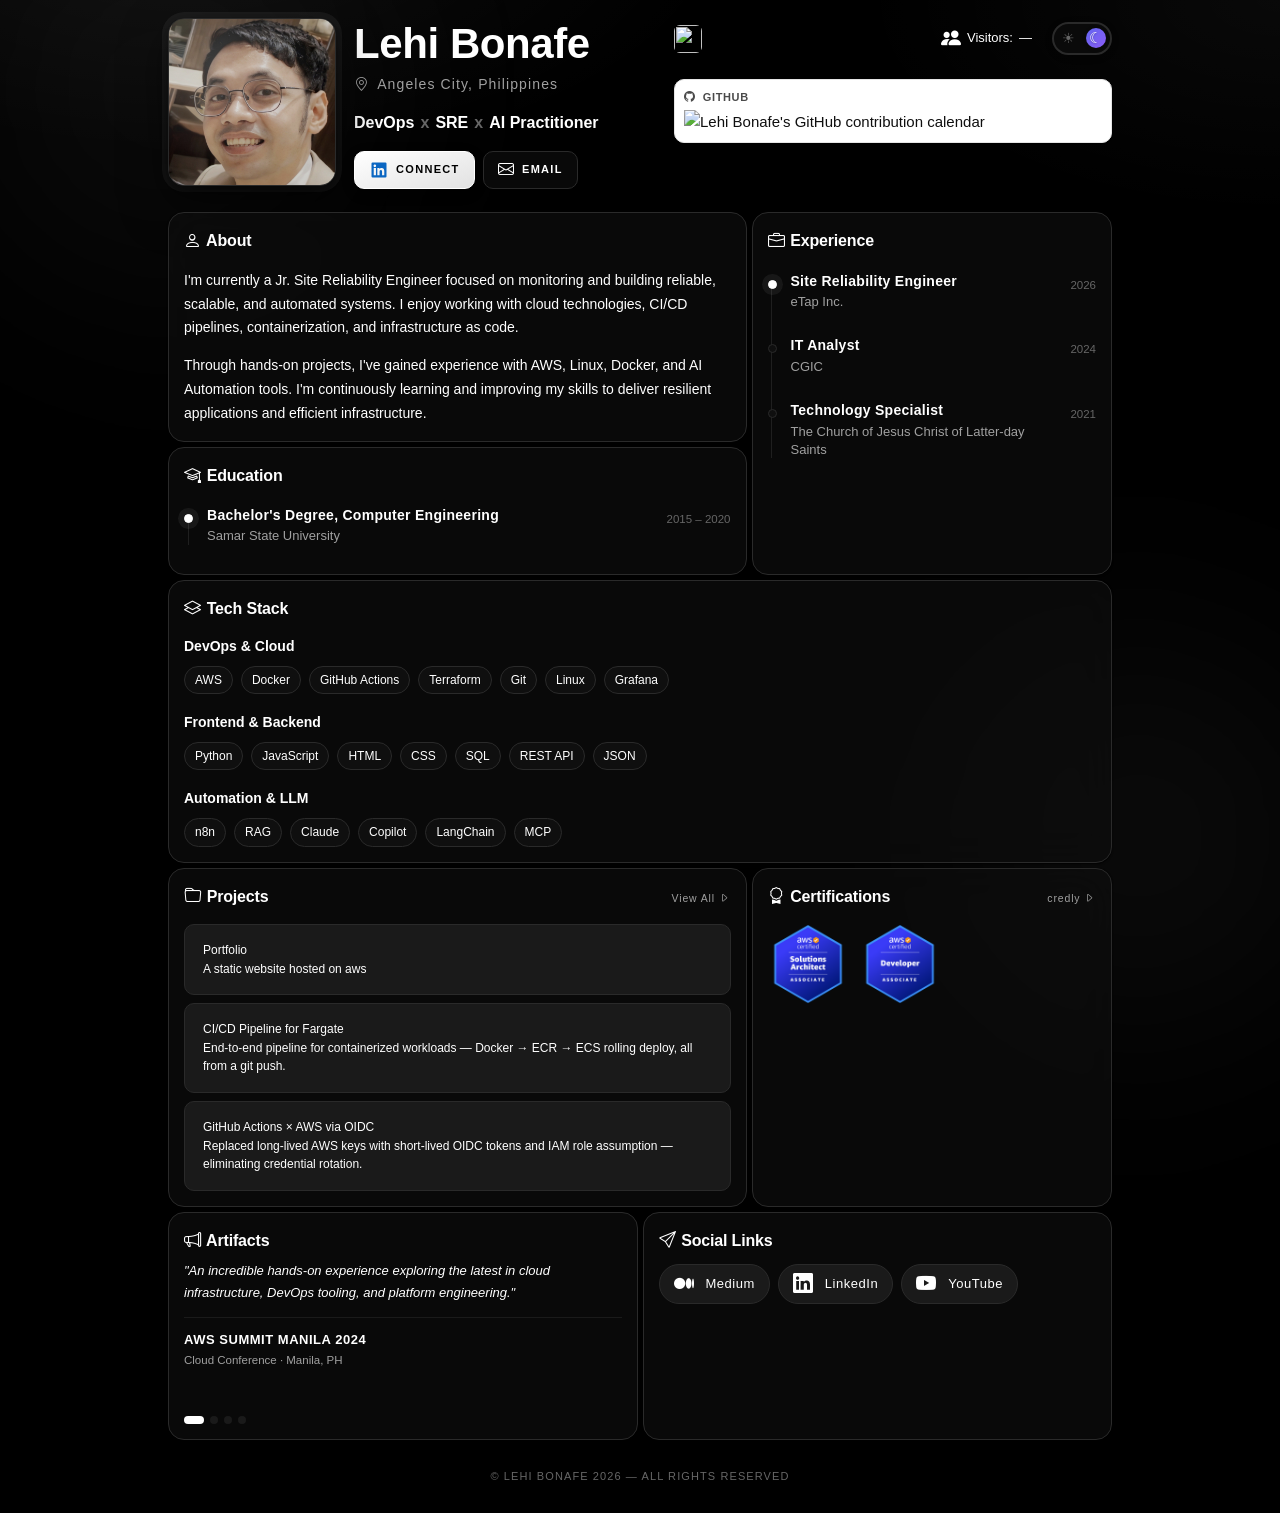
==== commit c1f7ce86: "add animated gif" ====
--- a/index.html
+++ b/index.html
@@ -75,6 +75,12 @@
 
                     <div class="hero-side">
                         <div class="hero-controls">
+                            <img
+                                class="visitor-gif"
+                                src="https://media.giphy.com/media/v1.Y2lkPTc5MGI3NjExdjExeXJoY2R3ZGdtM3ZybHdxeWtiaGI3dmZpZmh0YmZyNmtsNWJpMSZlcD12MV9naWZzX3JlbGF0ZWQmY3Q9Zw/ecOEG95mVYEJnaE6hl/giphy.gif"
+                                alt=""
+                                aria-hidden="true"
+                            />
                             <div class="visitor-counter" aria-label="Visitor count">
                                 <i class="bi bi-people-fill" aria-hidden="true"></i>
                                 <span>Visitors:</span>
--- a/style.css
+++ b/style.css
@@ -342,6 +342,14 @@
     gap: 12px;
     margin-bottom: 20px;
 }
+.visitor-gif {
+    width: 28px;
+    height: 28px;
+    margin-right: auto;
+    object-fit: cover;
+    border-radius: 6px;
+    flex: 0 0 auto;
+}
 .contribution-calendar {
     display: block;
     min-width: 0;
@@ -426,6 +434,10 @@
 .hero-ctas .bi {
     font-size: 16px;
 }
+.pentol-gif {
+    width: 1px;
+    height: 1px;
+}
 .visitor-counter {
     display: flex;
     align-items: center;
@@ -437,8 +449,6 @@
     transition: all 0.3s ease;
     cursor: pointer;
 }
-
-
 
 .visitor-counter i {
     font-size: 20px;
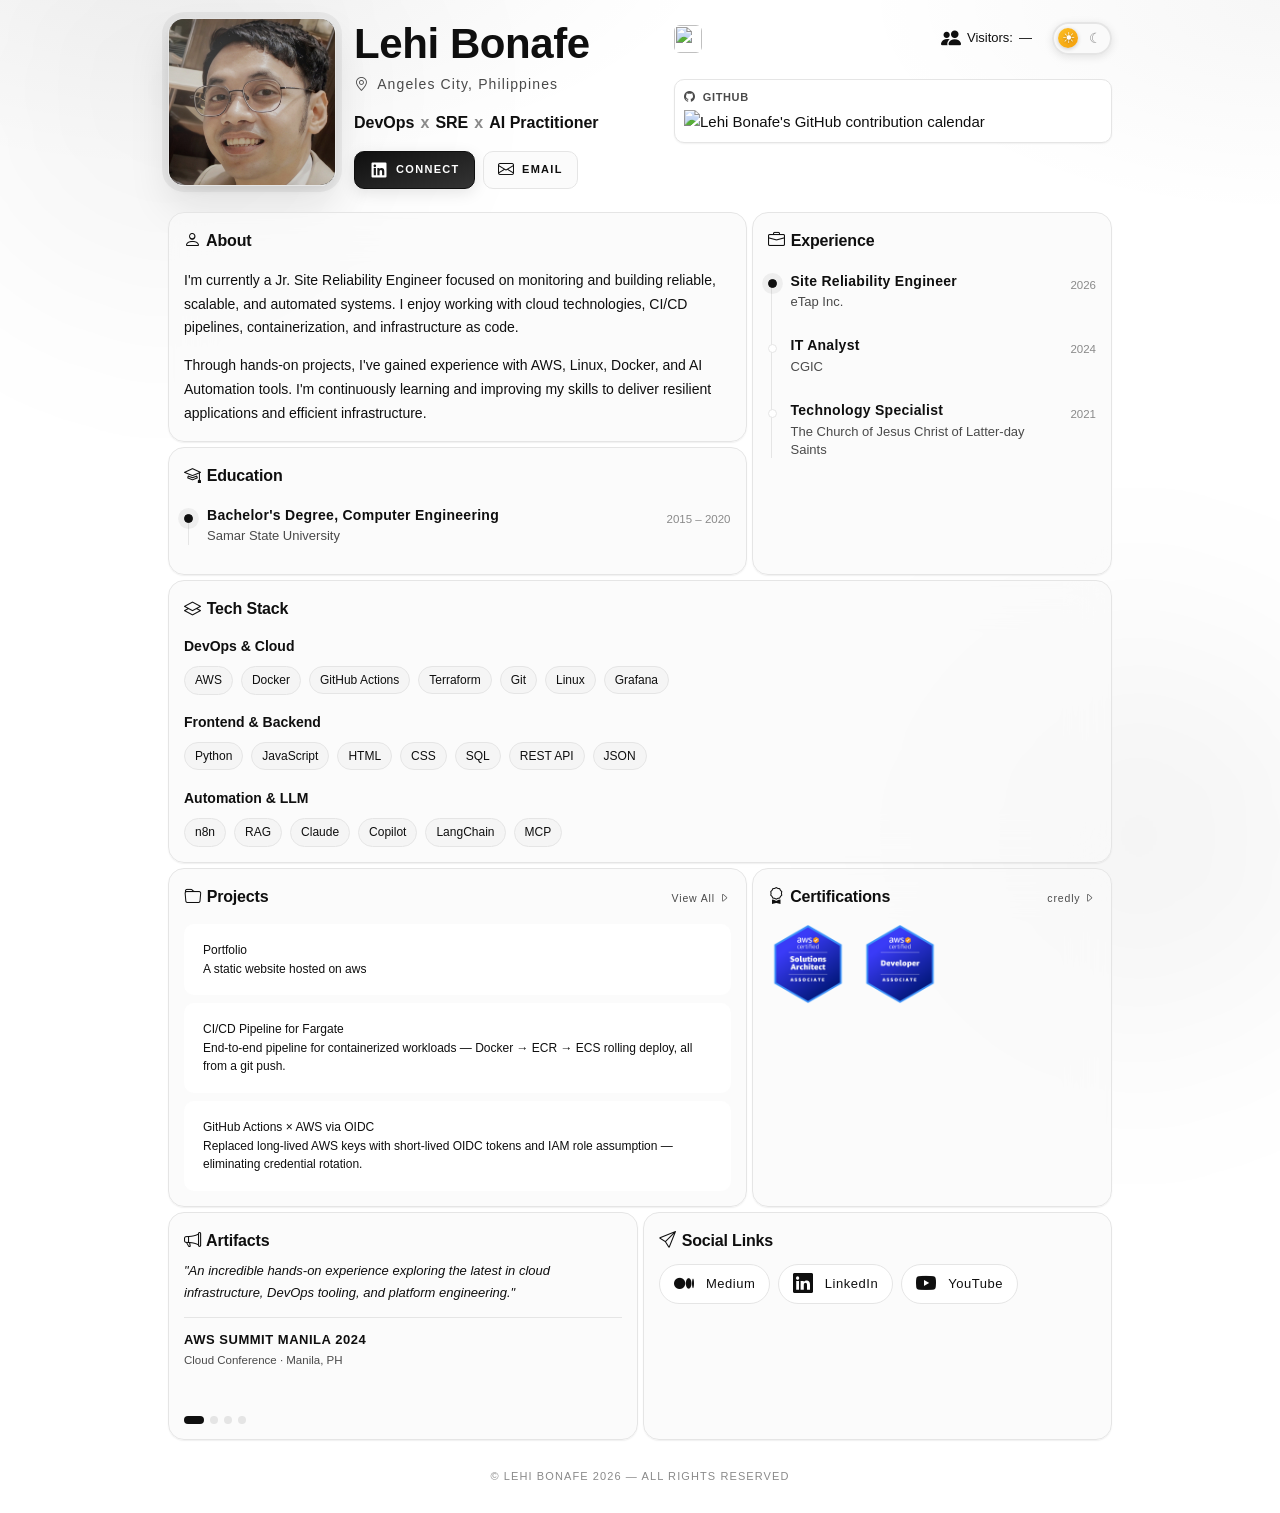
==== commit ba0cf0bd: "set light as default theme" ====
--- a/index.html
+++ b/index.html
@@ -1,5 +1,5 @@
 <!doctype html>
-<html lang="en" data-theme="dark">
+<html lang="en" data-theme="light">
     <head>
         <meta charset="UTF-8" />
         <meta name="viewport" content="width=device-width, initial-scale=1.0" />
@@ -77,9 +77,10 @@
                         <div class="hero-controls">
                             <img
                                 class="visitor-gif"
-                                src="https://media.giphy.com/media/v1.Y2lkPTc5MGI3NjExdjExeXJoY2R3ZGdtM3ZybHdxeWtiaGI3dmZpZmh0YmZyNmtsNWJpMSZlcD12MV9naWZzX3JlbGF0ZWQmY3Q9Zw/ecOEG95mVYEJnaE6hl/giphy.gif"
+                                src="https://media.giphy.com/media/ecOEG95mVYEJnaE6hl/giphy.gif"
                                 alt=""
                                 aria-hidden="true"
+                                title="Dogdigi digi digi dog..."
                             />
                             <div class="visitor-counter" aria-label="Visitor count">
                                 <i class="bi bi-people-fill" aria-hidden="true"></i>
@@ -95,6 +96,7 @@
                                 <button
                                     type="button"
                                     data-theme-btn="light"
+                                    class="active"
                                     title="Light theme"
                                 >
                                     ☀
@@ -102,7 +104,6 @@
                                 <button
                                     type="button"
                                     data-theme-btn="dark"
-                                    class="active"
                                     title="Dark theme"
                                 >
                                     ☾
--- a/style.css
+++ b/style.css
@@ -346,9 +346,10 @@
     width: 28px;
     height: 28px;
     margin-right: auto;
+    display: block;
     object-fit: cover;
     border-radius: 6px;
-    flex: 0 0 auto;
+    flex: 0 0 28px;
 }
 .contribution-calendar {
     display: block;
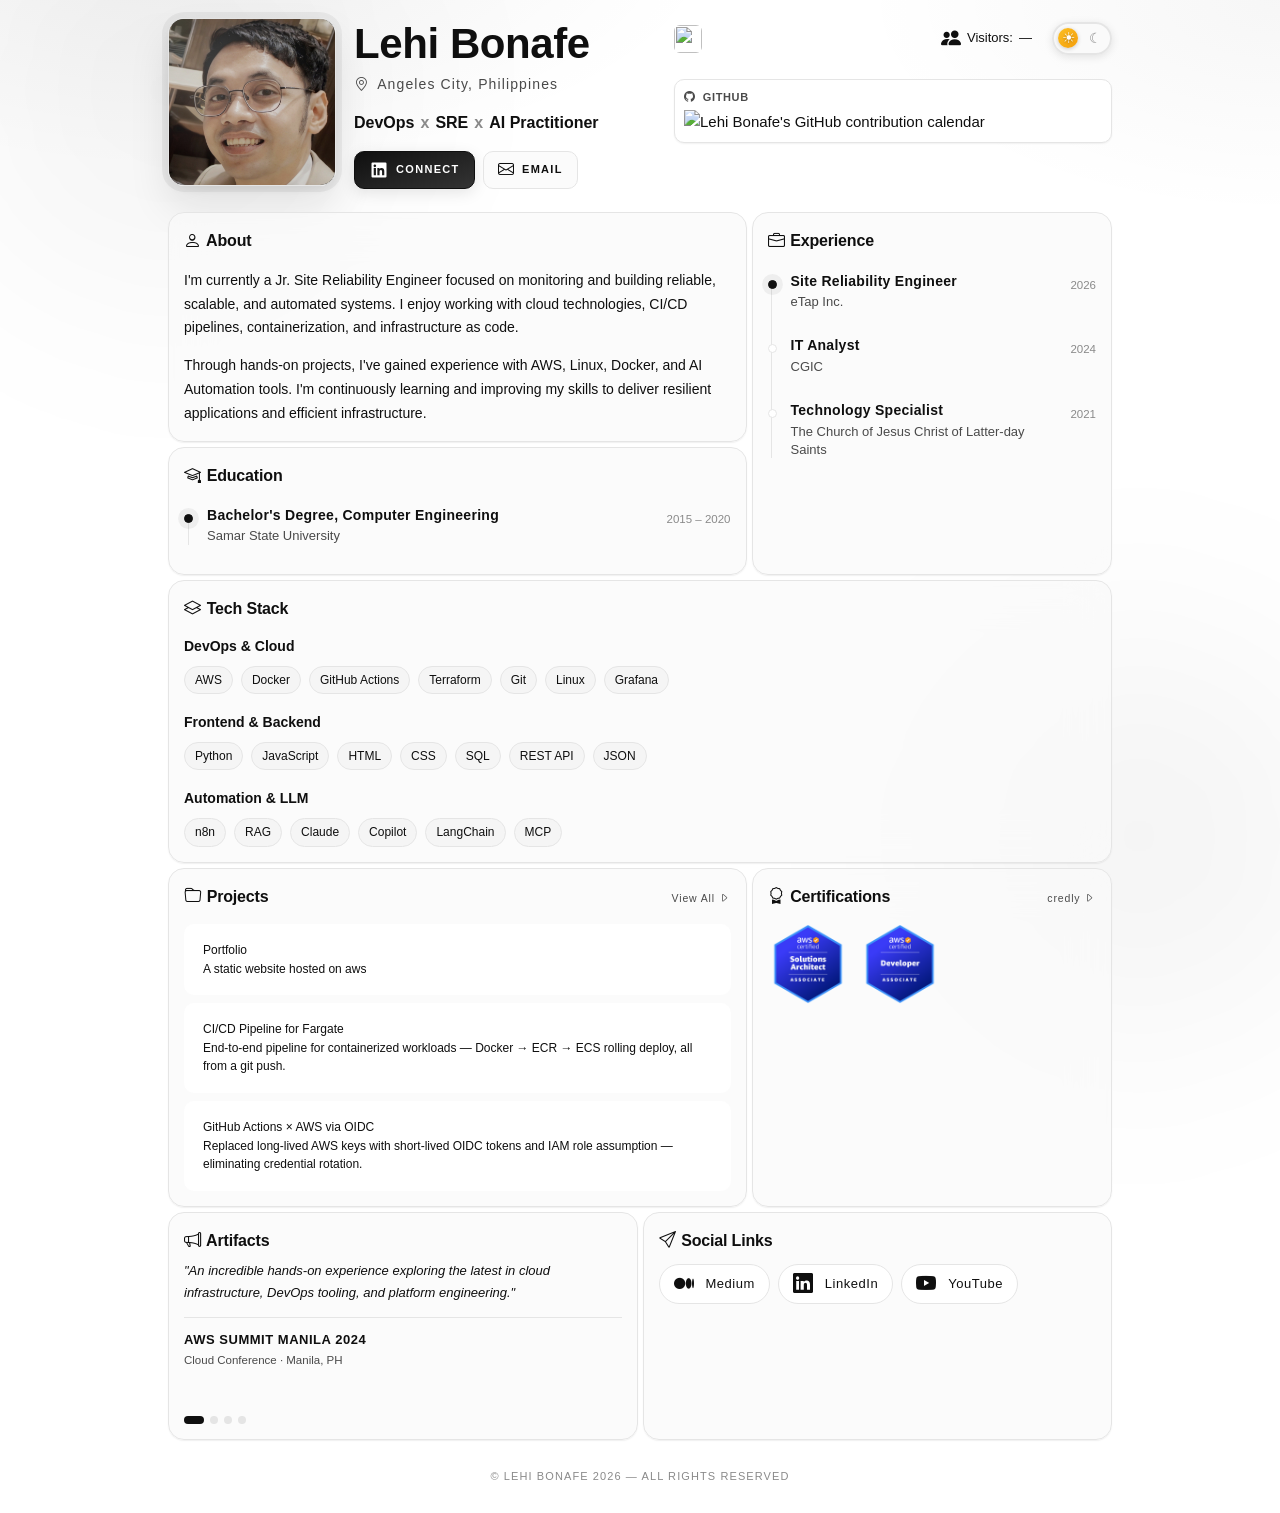
==== commit ddc5bad9: "feat: add clean URLs for project pages using CloudFront Functions" ====
--- a/index.html
+++ b/index.html
@@ -279,7 +279,7 @@
                             </div>
                             <div class="projects-grid">
                                 <a
-                                    href="projects/s3-static-website.html"
+                                    href="/projects/s3-static-website"
                                     class="project-card"
                                 >
                                     <h3 class="project-name">
@@ -291,7 +291,7 @@
                                 </a>
 
                                 <a
-                                    href="projects/cicd-fargate.html"
+                                    href="/projects/cicd-fargate"
                                     class="project-card"
                                 >
                                     <h3 class="project-name">
@@ -305,7 +305,7 @@
                                 </a>
 
                                 <a
-                                    href="projects/github-actions-oidc.html"
+                                    href="/projects/github-actions-oidc"
                                     class="project-card"
                                 >
                                     <h3 class="project-name">
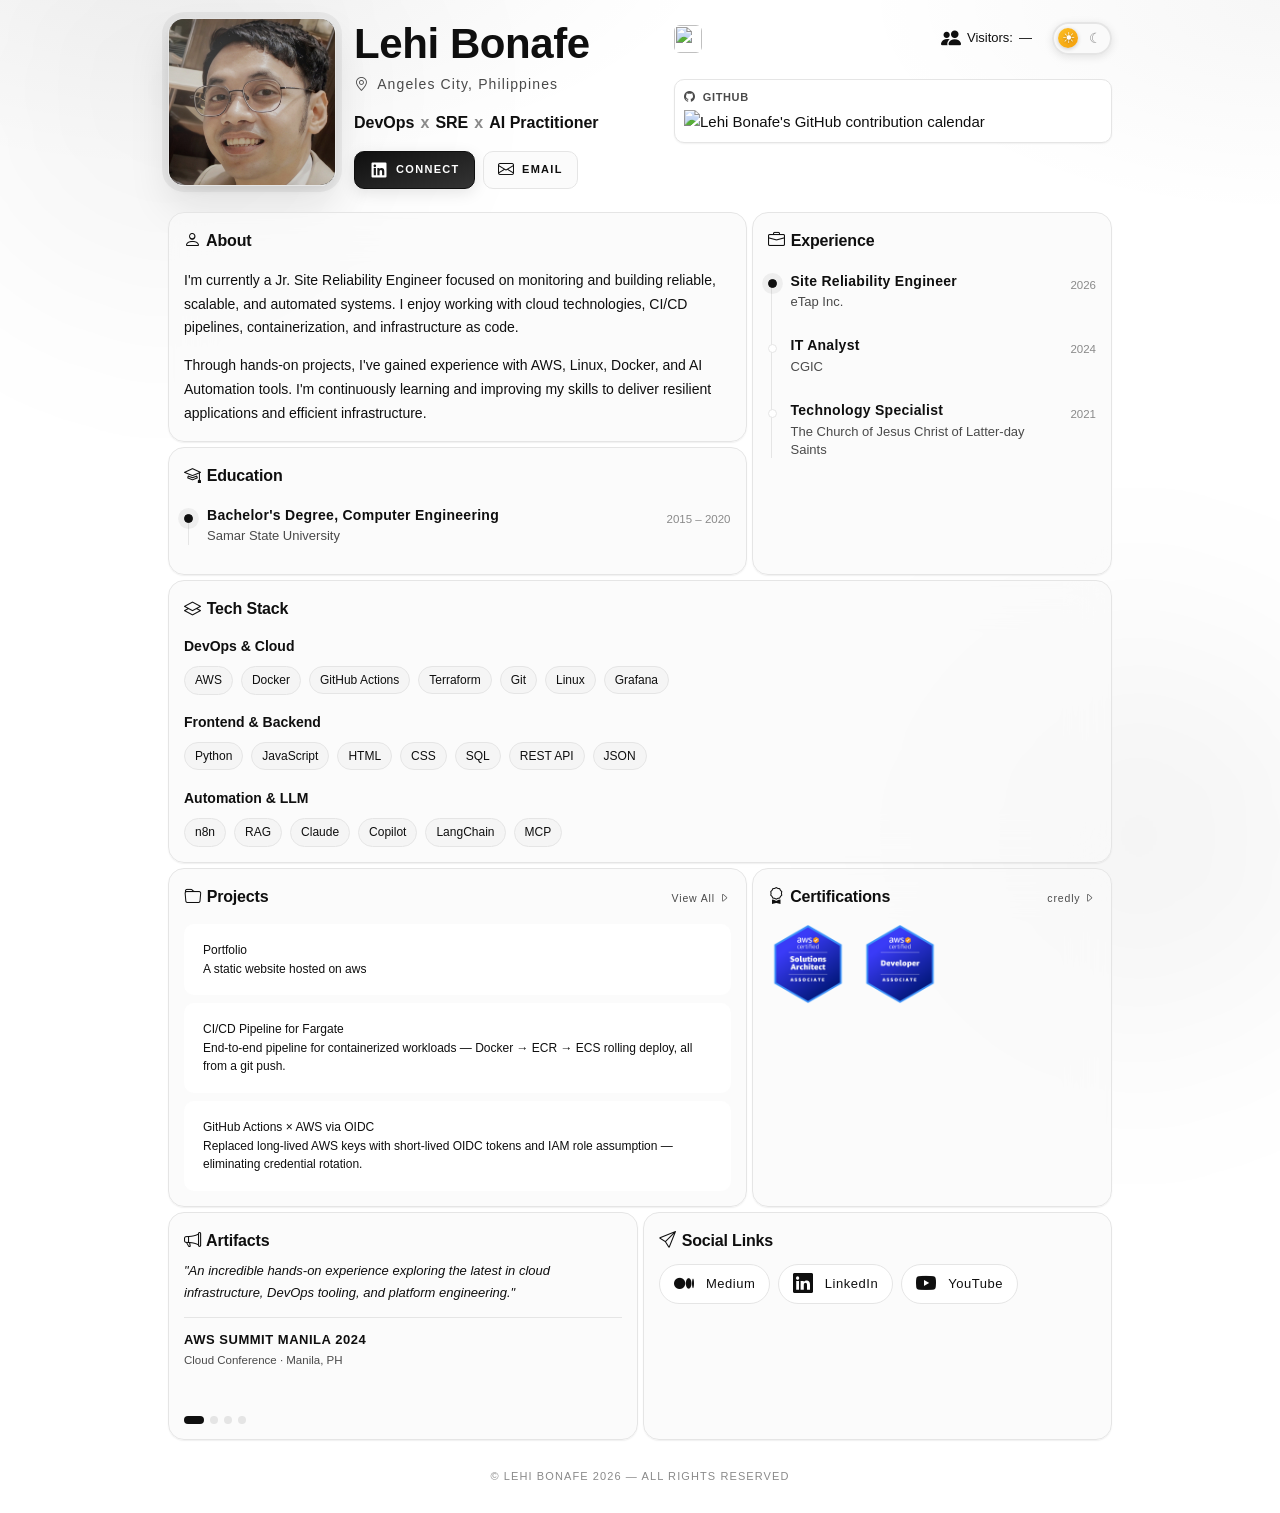
==== commit 8ab06941: "feat: add projects listing page and CloudFront clean URL routing" ====
--- a/index.html
+++ b/index.html
@@ -270,9 +270,7 @@
                             <div class="section-heading">
                                 <h2><i class="bi bi-folder"></i> Projects</h2>
                                 <a
-                                    href="https://github.com/lehibonafe"
-                                    target="_blank"
-                                    rel="noopener"
+                                    href="/projects"
                                     class="view-all"
                                     >View All <i class="bi bi-caret-right"></i></a
                                 >
--- a/style.css
+++ b/style.css
@@ -933,6 +933,31 @@
     border-radius: var(--radius-pill);
 }
 
+/* Projects index */
+.projects-index-main {
+    max-width: 960px;
+}
+.projects-index-grid {
+    display: grid;
+    grid-template-columns: repeat(2, minmax(0, 1fr));
+    gap: 12px;
+}
+.projects-index-grid .project-card {
+    display: flex;
+    min-height: 210px;
+    flex-direction: column;
+}
+.projects-index-grid .project-name {
+    margin-bottom: 8px;
+    font-size: 16px;
+    font-weight: 700;
+}
+.projects-index-grid .project-desc {
+    margin-bottom: 18px;
+    color: var(--text-soft);
+    line-height: 1.6;
+}
+
 /* ===== EVENTS SLIDER ===== */
 #events {
     background: var(--card);
@@ -1403,4 +1428,7 @@
     .doc-title {
         font-size: 22px;
     }
-}
+    .projects-index-grid {
+        grid-template-columns: 1fr;
+    }
+}
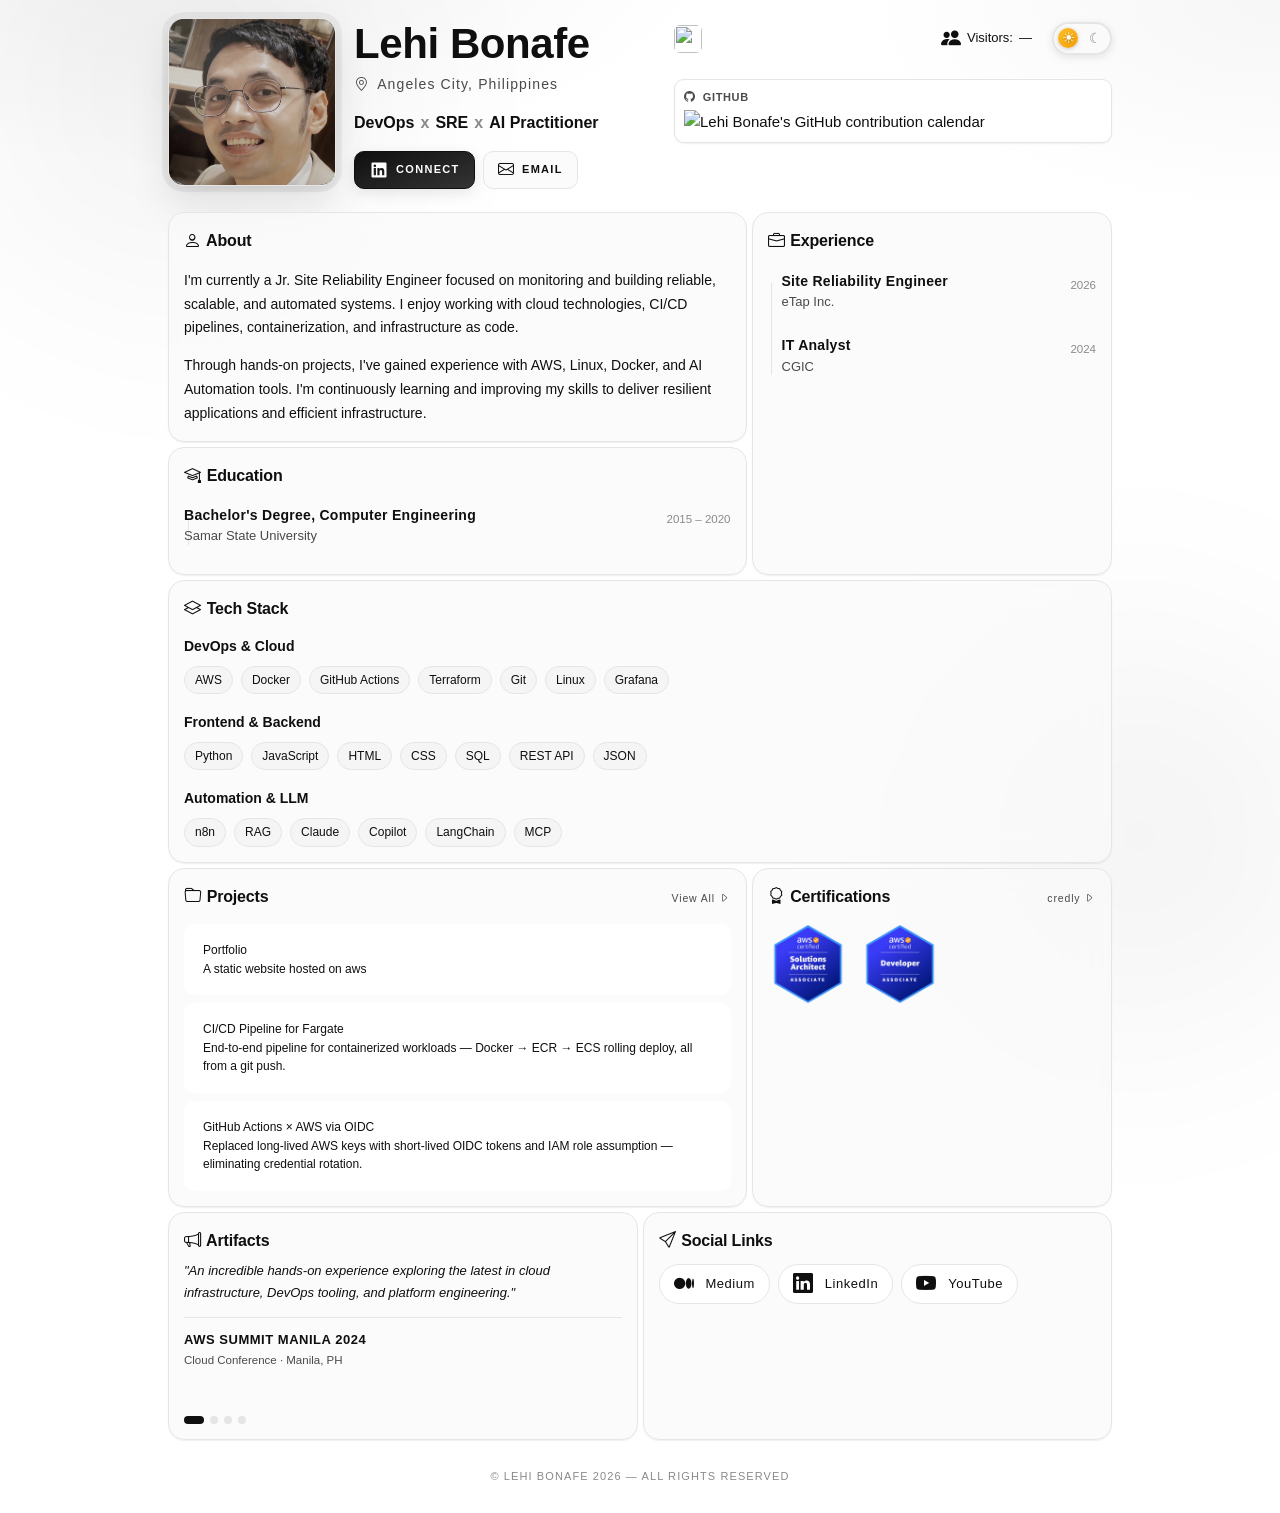
==== commit 2c103560: "adjust hover effect" ====
--- a/index.html
+++ b/index.html
@@ -166,7 +166,6 @@
                     </div>
                     <ul class="timeline">
                         <li class="tl-row">
-                            <div class="tl-marker"></div>
                             <div class="tl-content">
                                 <div class="tl-text">
                                     <div class="tl-role">
@@ -208,16 +207,6 @@
                                     <div class="tl-org">CGIC</div>
                                 </div>
                                 <div class="tl-year">2024</div>
-                            </div>
-                        </li>
-                         <li class="tl-row">
-                            <div class="tl-marker"></div>
-                            <div class="tl-content">
-                                <div class="tl-text">
-                                    <div class="tl-role">Technology Specialist</div>
-                                    <div class="tl-org">The Church of Jesus Christ of Latter-day Saints</div>
-                                </div>
-                                <div class="tl-year">2021</div>
                             </div>
                         </li>
                         
--- a/style.css
+++ b/style.css
@@ -754,27 +754,6 @@
 .tl-row:last-child {
     border-bottom: none;
 }
-.tl-marker {
-    width: 9px;
-    height: 9px;
-    border-radius: 50%;
-    flex-shrink: 0;
-    margin-top: 7px;
-    background: var(--bg);
-    border: 1.5px solid var(--border);
-    position: relative;
-    z-index: 1;
-    transition: all 0.25s cubic-bezier(0.4, 0, 0.2, 1);
-}
-.tl-row:first-child .tl-marker {
-    background: var(--accent);
-    border-color: var(--accent);
-    box-shadow: var(--glow);
-}
-.tl-row:hover .tl-marker {
-    border-color: var(--accent);
-    transform: scale(1.3);
-}
 .tl-content {
     flex: 1;
     min-width: 0;
@@ -935,27 +914,70 @@
 
 /* Projects index */
 .projects-index-main {
+    width: 100%;
+    min-width: 0;
     max-width: 960px;
 }
 .projects-index-grid {
+    display: flex;
+    width: 100%;
+    min-width: 0;
+    flex-direction: column;
+    gap: 10px;
+}
+[data-theme="light"] .projects-index-grid .project-card {
+    color: var(--accent);
+    border-color: var(--accent);
+    transform: translateY(-3px);
+    box-shadow: var(--shadow);
+    outline: none;
+}
+.projects-index-grid .project-card {
     display: grid;
-    grid-template-columns: repeat(2, minmax(0, 1fr));
-    gap: 12px;
-}
-.projects-index-grid .project-card {
-    display: flex;
-    min-height: 210px;
-    flex-direction: column;
-}
-.projects-index-grid .project-name {
-    margin-bottom: 8px;
-    font-size: 16px;
-    font-weight: 700;
-}
-.projects-index-grid .project-desc {
-    margin-bottom: 18px;
+    width: 100%;
+    min-width: 0;
+    grid-template-columns: auto minmax(0, 1fr);
+    align-items: baseline;
+    column-gap: 16px;
+    row-gap: 8px;
+    min-height: 0;
+}
+.projects-index-grid .project-card > * {
+    min-width: 0;
+    max-width: 100%;
+}
+.projects-index-grid .project-card > .project-index {
+    grid-column: 1;
+    grid-row: 1;
+    margin: 0;
+}
+.projects-index-grid .project-card > .project-name {
+    grid-column: 2;
+    grid-row: 1;
+    margin: 0;
+    font-size: 14px;
+    font-weight: 600;
+    line-height: 1.45;
+    overflow-wrap: anywhere;
+}
+.projects-index-grid .project-card > .project-desc {
+    grid-column: 2;
+    margin: 0;
     color: var(--text-soft);
     line-height: 1.6;
+    overflow-wrap: anywhere;
+}
+.projects-index-grid .project-card > .project-tags {
+    grid-column: 2;
+    justify-content: flex-start;
+    align-self: stretch;
+    margin: 4px 0 0;
+    padding: 0;
+}
+.projects-index-grid .project-tags span {
+    max-width: 100%;
+    white-space: normal;
+    overflow-wrap: anywhere;
 }
 
 /* ===== EVENTS SLIDER ===== */
@@ -1123,21 +1145,19 @@
 }
 
 .published-icon:hover {
-    transform: translateY(-3px) scale(1.02);
     border-color: var(--accent);
     color: var(--accent);
-    box-shadow: 0 10px 25px rgba(0, 0, 0, 0.15);
-}
+    transform: translateY(-3px);
+    }
 
 [data-theme="dark"] .published-icon {
     border-color: #2a2a2a;
     background: var(--card-hover);
 }
 [data-theme="dark"] .published-icon:hover {
-    transform: translateY(-3px) scale(1.02);
-    border-color: var(--accent-soft);
+    border-color: var(--accent);
     color: var(--accent);
-    box-shadow: 0 10px 25px rgba(0, 0, 0, 0.15);
+    transform: translateY(-3px);
 }
 
 /* ===== FOOTER ===== */
@@ -1197,6 +1217,14 @@
 [data-theme="dark"] .project-card {
     background: var(--card-hover);
 }
+[data-theme="dark"] .project-card:hover {
+    color: var(--accent);
+    border-color: var(--accent);
+    transform: translateY(-3px);
+    box-shadow: var(--shadow);
+    outline: none;
+}
+
 [data-theme="dark"] .project-tags {
     border-top-color: #1a1a1a;
 }
@@ -1272,7 +1300,7 @@
     margin-bottom: 28px;
 }
 .doc-main .project-tags {
-    margin-bottom: 32px;
+    margin-bottom: 15px;
     padding-top: 0;
     border-top: none;
 }
@@ -1428,7 +1456,4 @@
     .doc-title {
         font-size: 22px;
     }
-    .projects-index-grid {
-        grid-template-columns: 1fr;
-    }
-}
+}
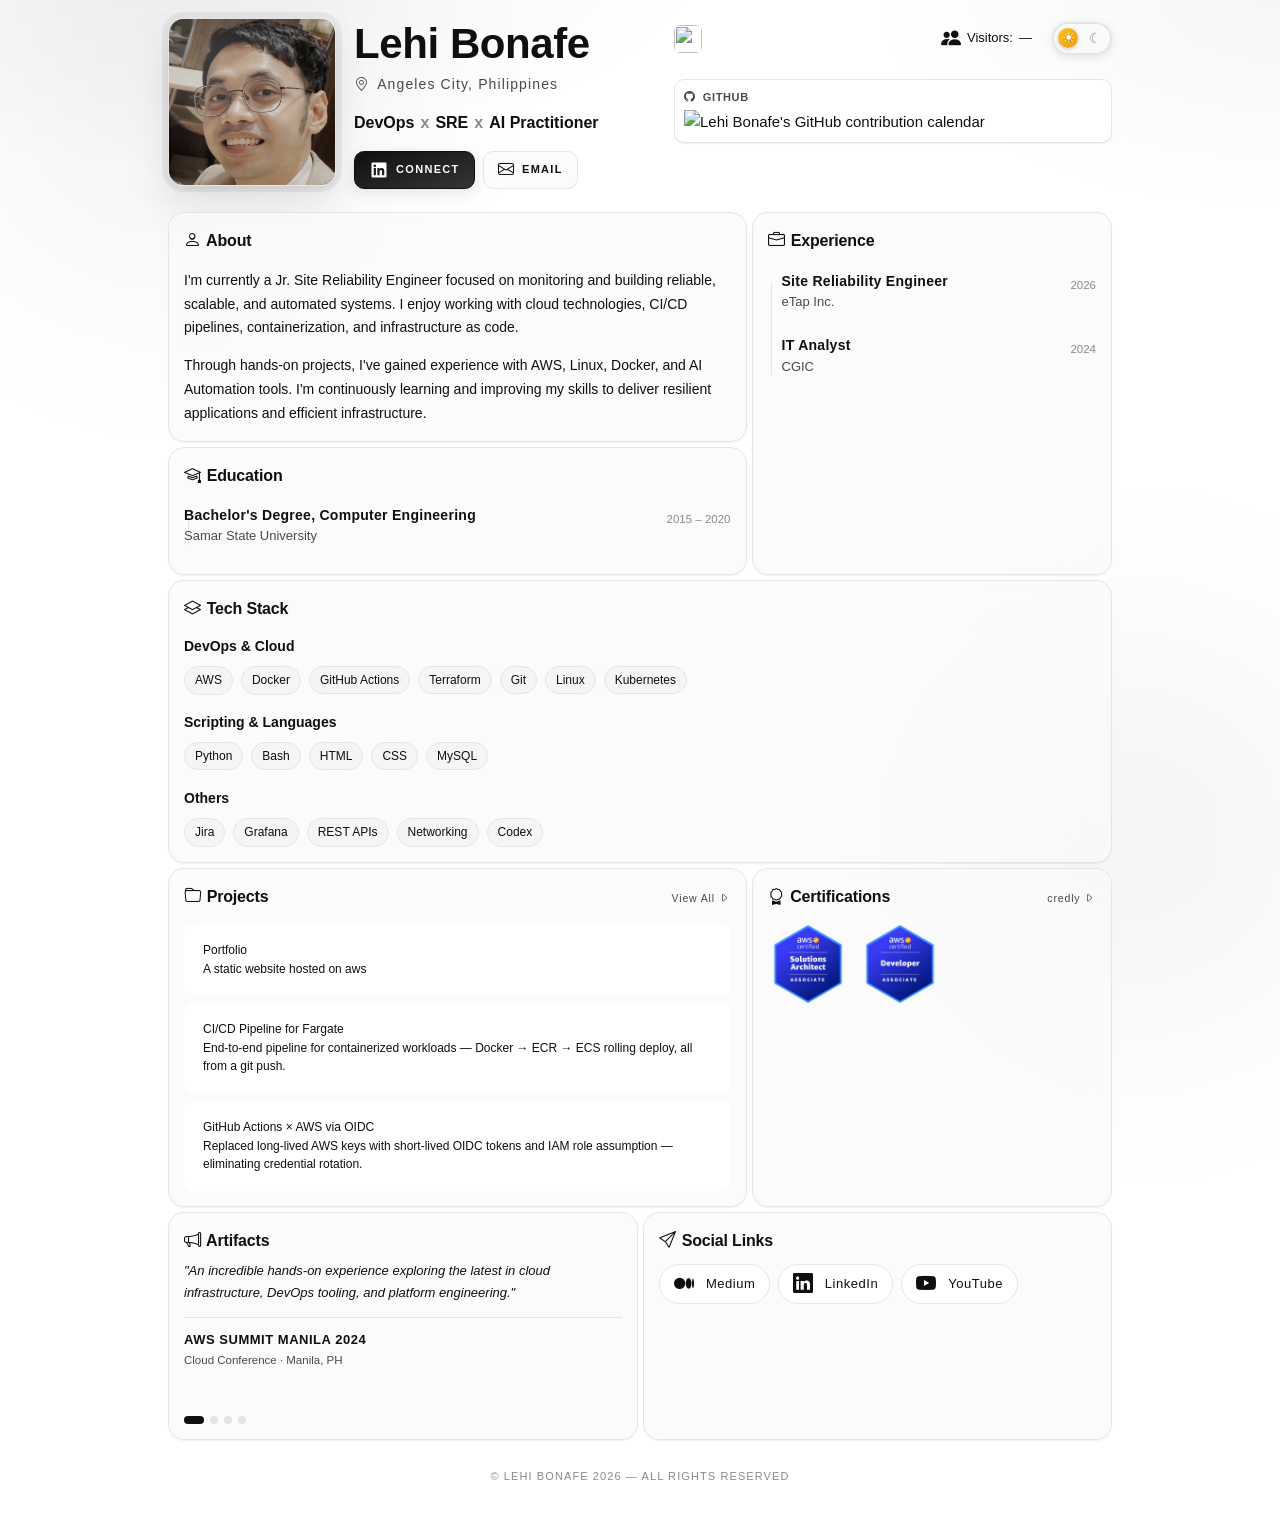
==== commit ce85a456: "add more skills" ====
--- a/index.html
+++ b/index.html
@@ -224,32 +224,30 @@
                             <span>AWS</span><span>Docker</span
                             ><span>GitHub Actions</span
                             ><span>Terraform</span><span>Git</span
-                            ><span>Linux</span><span>Grafana</span>
+                            ><span>Linux</span><span>Kubernetes</span>
                         </div>
                     </div>
 
                     <div class="stack-group">
-                        <h3>Frontend & Backend</h3>
+                        <h3>Scripting & Languages</h3>
                         <div class="stack-tags">
                             <span>Python</span>
-                            <span>JavaScript</span>
+                            <span>Bash</span>
                             <span>HTML</span>
                             <span>CSS</span>
-                            <span>SQL</span>
-                            <span>REST API</span>
-                            <span>JSON</span>
+                            <span>MySQL</span>
+                            
                         </div>
                     </div>
 
                     <div class="stack-group">
-                        <h3>Automation & LLM</h3>
+                        <h3>Others</h3>
                         <div class="stack-tags">
-                            <span>n8n</span>
-                            <span>RAG</span>
-                            <span>Claude</span>
-                            <span>Copilot</span>
-                            <span>LangChain</span>
-                            <span>MCP</span>
+                            <span>Jira</span>
+                            <span>Grafana</span>
+                            <span>REST APIs</span>
+                            <span>Networking</span>
+                            <span>Codex</span>
                         </div>
                     </div>
 
